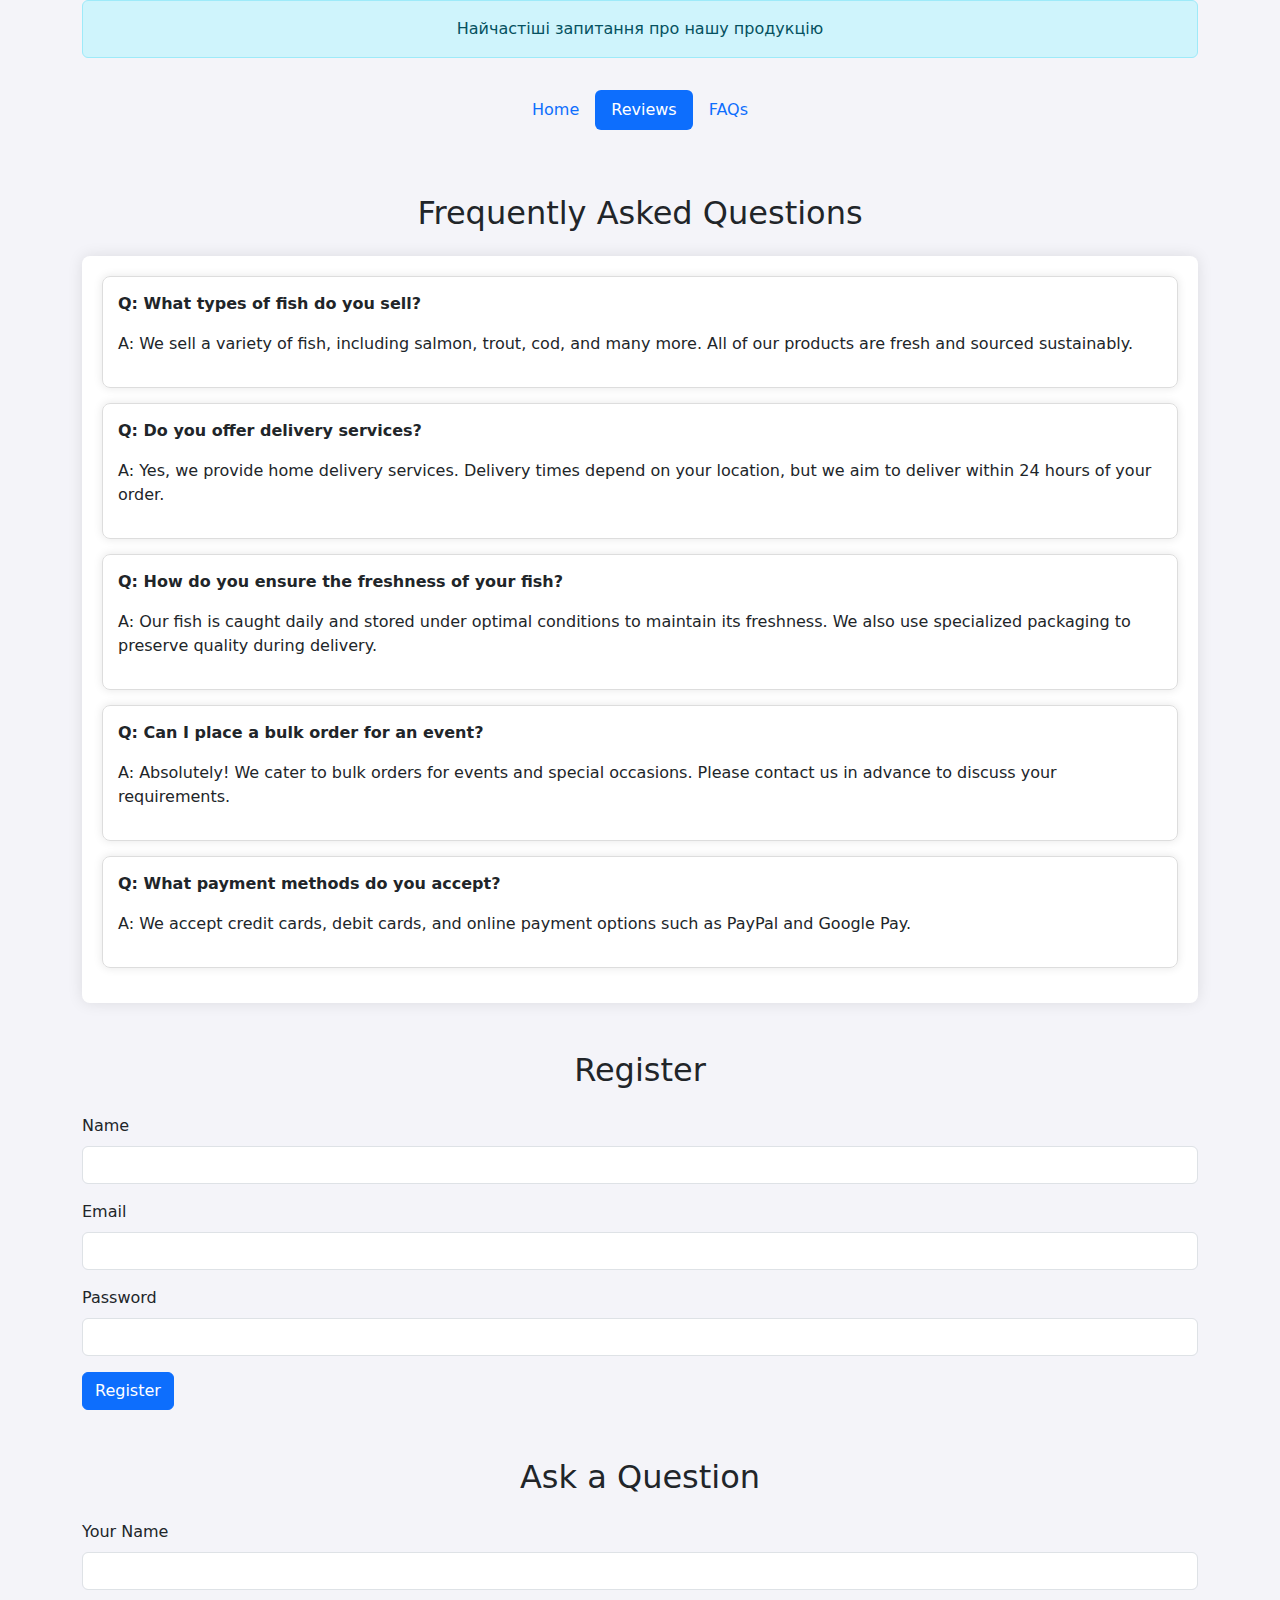
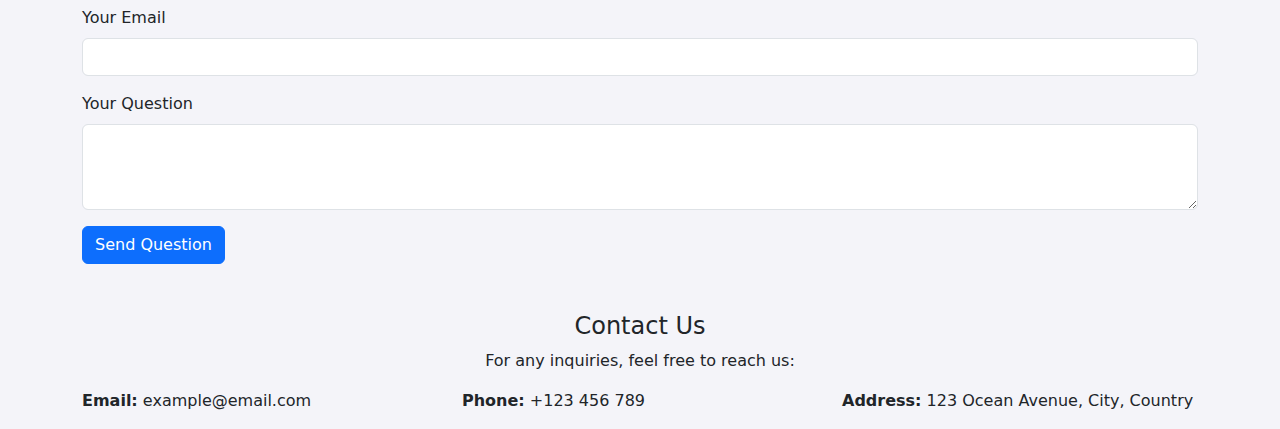
==== faq.html @ a1cc9c80 "Create faq.html" ====
<html>
    <head>
        <link href="https://cdn.jsdelivr.net/npm/bootstrap@5.3.3/dist/css/bootstrap.min.css" rel="stylesheet" integrity="sha384-QWTKZyjpPEjISv5WaRU9OFeRpok6YctnYmDr5pNlyT2bRjXh0JMhjY6hW+ALEwIH" crossorigin="anonymous">
        <link rel="stylesheet" href="./faq.css" />
        <style>
            body {
                background-color: #f4f4f9;
            }
            .faq-container {
                background-color: #fff;
                padding: 20px;
                border-radius: 8px;
                box-shadow: 0 0 15px rgba(0, 0, 0, 0.1);
                margin-top: 20px;
            }
            .faq-item {
                border: 1px solid #ddd;
                border-radius: 8px;
                padding: 15px;
                margin-bottom: 15px;
                box-shadow: 0 0 10px rgba(0, 0, 0, 0.1);
            }
            .faq-question {
                font-weight: bold;
            }
            .faq-answer {
                margin-top: 10px;
            }
        </style>
    </head>
    <body>
        <div class="container">
            <div class="alert alert-info text-center" role="alert">
                Найчастіші запитання про нашу продукцію
            </div>
            <header class="d-flex justify-content-center py-3">
                <ul class="nav nav-pills">
                    <li class="nav-item"><a href="index.html" class="nav-link" aria-current="page">Home</a></li>
                    <li class="nav-item"><a href="reviews.html" class="nav-link active">Reviews</a></li>
                    <li class="nav-item"><a href="faq.html" class="nav-link">FAQs</a></li>
                </ul>
            </header>
        </div>
        <div class="container my-5">
            <h2 class="text-center mb-4">Frequently Asked Questions</h2>

            <section class="faq-container">
                <div class="faq-item">
                    <p class="faq-question">Q: What types of fish do you sell?</p>
                    <p class="faq-answer">A: We sell a variety of fish, including salmon, trout, cod, and many more. All of our products are fresh and sourced sustainably.</p>
                </div>

                <div class="faq-item">
                    <p class="faq-question">Q: Do you offer delivery services?</p>
                    <p class="faq-answer">A: Yes, we provide home delivery services. Delivery times depend on your location, but we aim to deliver within 24 hours of your order.</p>
                </div>

                <div class="faq-item">
                    <p class="faq-question">Q: How do you ensure the freshness of your fish?</p>
                    <p class="faq-answer">A: Our fish is caught daily and stored under optimal conditions to maintain its freshness. We also use specialized packaging to preserve quality during delivery.</p>
                </div>

                <div class="faq-item">
                    <p class="faq-question">Q: Can I place a bulk order for an event?</p>
                    <p class="faq-answer">A: Absolutely! We cater to bulk orders for events and special occasions. Please contact us in advance to discuss your requirements.</p>
                </div>

                <div class="faq-item">
                    <p class="faq-question">Q: What payment methods do you accept?</p>
                    <p class="faq-answer">A: We accept credit cards, debit cards, and online payment options such as PayPal and Google Pay.</p>
                </div>
            </section>
        </div>

        <!-- Registration Form -->
        <div class="container my-5" id="register">
            <h2 class="text-center mb-4">Register</h2>
            <form>
                <div class="mb-3">
                    <label for="name" class="form-label">Name</label>
                    <input type="text" class="form-control" id="name" required>
                </div>
                <div class="mb-3">
                    <label for="email" class="form-label">Email</label>
                    <input type="email" class="form-control" id="email" required>
                </div>
                <div class="mb-3">
                    <label for="password" class="form-label">Password</label>
                    <input type="password" class="form-control" id="password" required>
                </div>
                <button type="submit" class="btn btn-primary">Register</button>
            </form>
        </div>

        <!-- Contact Form for Questions -->
        <div class="container my-5" id="contact">
            <h2 class="text-center mb-4">Ask a Question</h2>
            <form>
                <div class="mb-3">
                    <label for="contactName" class="form-label">Your Name</label>
                    <input type="text" class="form-control" id="contactName" required>
                </div>
                <div class="mb-3">
                    <label for="contactEmail" class="form-label">Your Email</label>
                    <input type="email" class="form-control" id="contactEmail" required>
                </div>
                <div class="mb-3">
                    <label for="question" class="form-label">Your Question</label>
                    <textarea class="form-control" id="question" rows="3" required></textarea>
                </div>
                <button type="submit" class="btn btn-primary">Send Question</button>
            </form>
        </div>

        <footer>
            <div class="container">
                <h4 class="text-center">Contact Us</h4>
                <p class="text-center">For any inquiries, feel free to reach us:</p>
                <div class="row">
                    <div class="col-md-4">
                        <p><strong>Email:</strong> example@email.com</p>
                    </div>
                    <div class="col-md-4">
                        <p><strong>Phone:</strong> +123 456 789</p>
                    </div>
                    <div class="col-md-4">
                        <p><strong>Address:</strong> 123 Ocean Avenue, City, Country</p>
                    </div>
                </div>
            </div>
        </footer>

        <script src="https://cdn.jsdelivr.net/npm/bootstrap@5.3.3/dist/js/bootstrap.bundle.min.js" integrity="sha384-YvpcrYf0tY3lHB60NNkmXc5s9fDVZLESaAA55NDzOxhy9GkcIdslK1eN7N6jIeHz" crossorigin="anonymous"></script>
    </body>
</html>
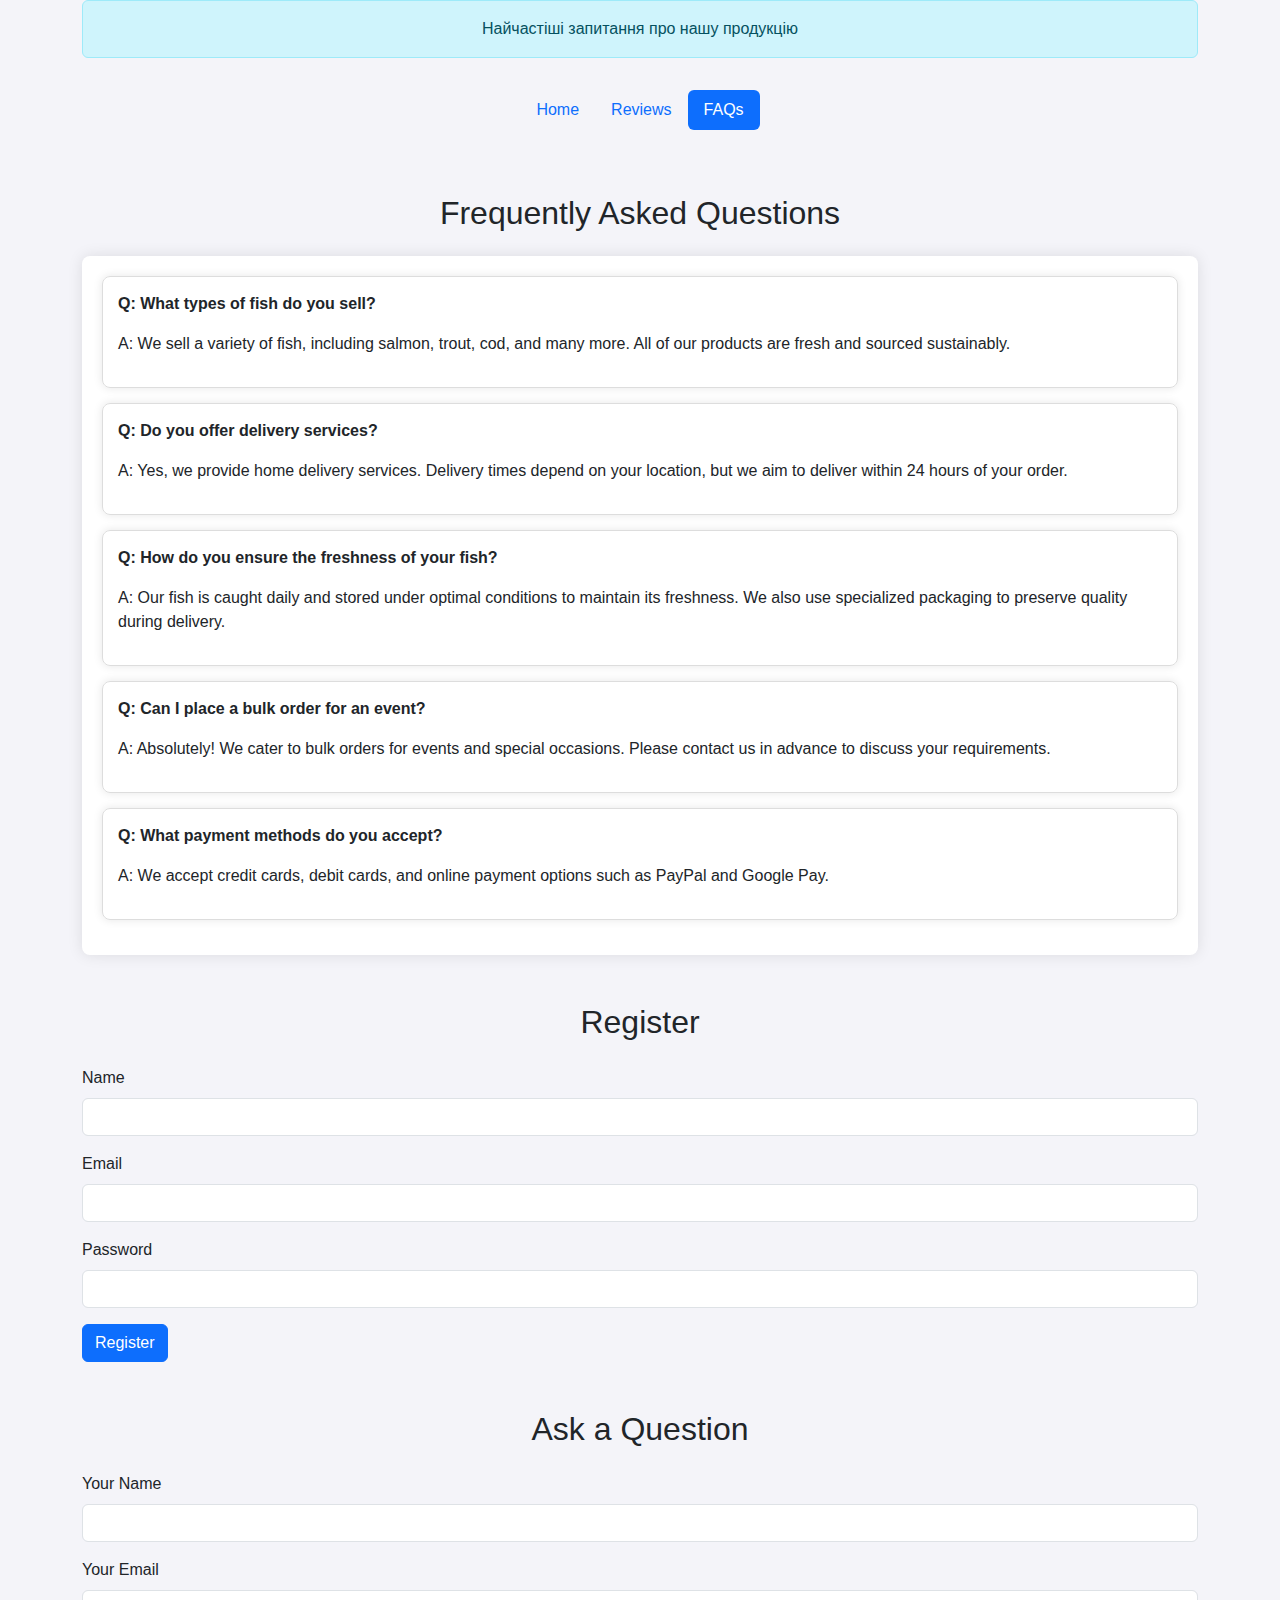
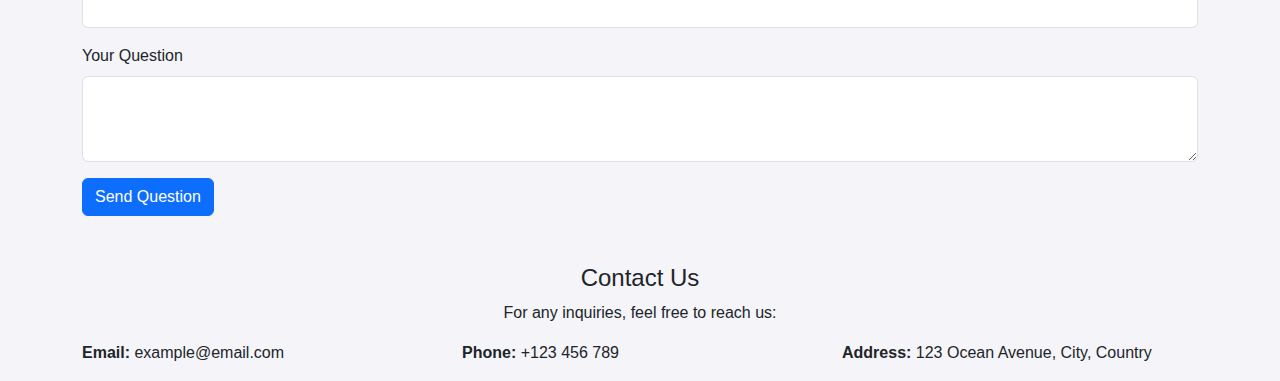
==== commit f56f3f4e: "Update faq.html" ====
--- a/faq.html
+++ b/faq.html
@@ -36,8 +36,8 @@
             <header class="d-flex justify-content-center py-3">
                 <ul class="nav nav-pills">
                     <li class="nav-item"><a href="index.html" class="nav-link" aria-current="page">Home</a></li>
-                    <li class="nav-item"><a href="reviews.html" class="nav-link active">Reviews</a></li>
-                    <li class="nav-item"><a href="faq.html" class="nav-link">FAQs</a></li>
+                    <li class="nav-item"><a href="reviews.html" class="nav-link">Reviews</a></li>
+                    <li class="nav-item"><a href="faq.html" class="nav-link active">FAQs</a></li>
                 </ul>
             </header>
         </div>
--- a/faq.css
+++ b/faq.css
@@ -0,0 +1,18 @@
+body {
+    font-family: sans-serif;
+}
+
+.nav-pills .nav-link {
+                animation: slideIn 0.5s ease-out forwards;
+            }
+
+            @keyframes slideIn {
+                0% {
+                    transform: translateX(-100%);
+                    opacity: 0;
+                }
+                100% {
+                    transform: translateX(0);
+                    opacity: 1;
+                }
+            }
